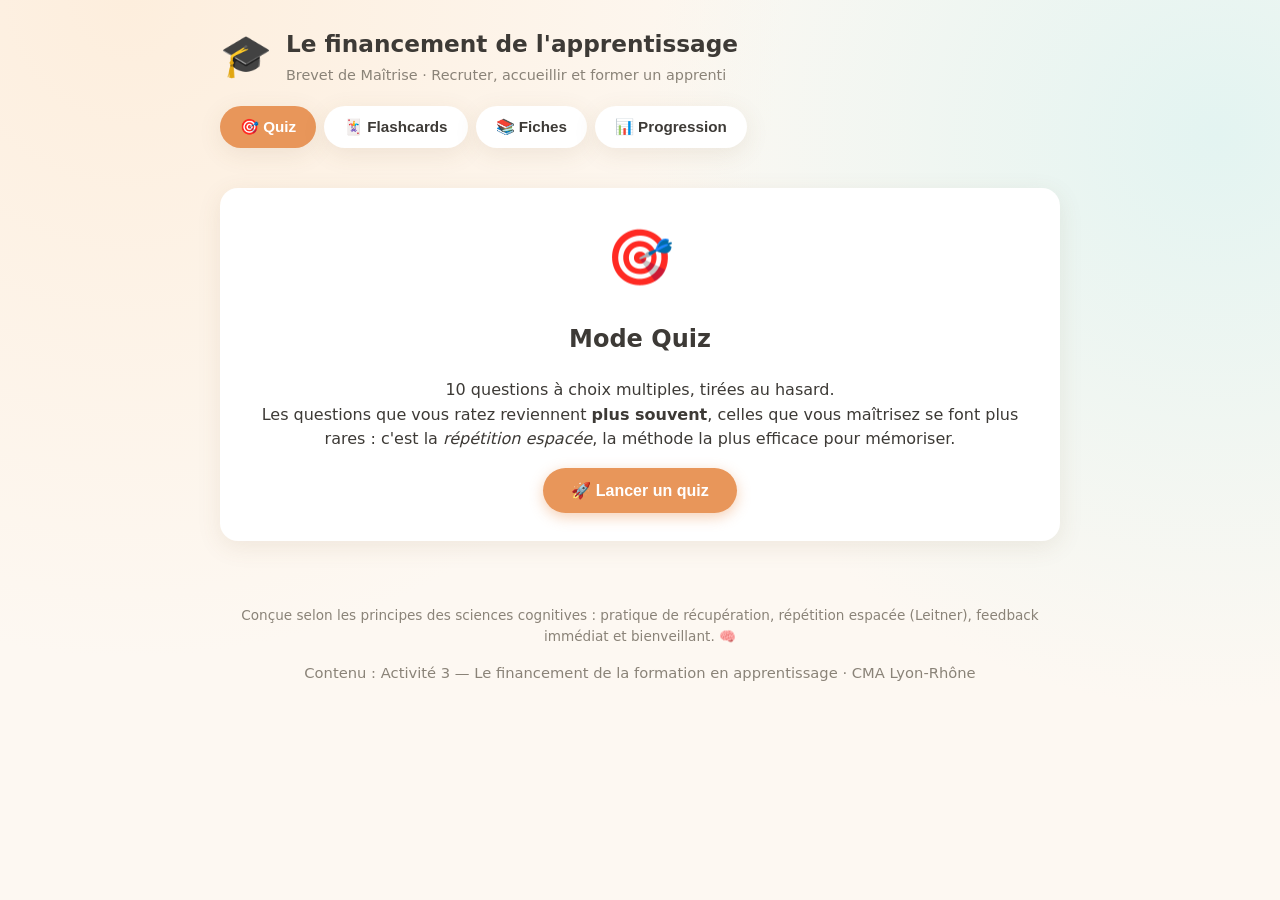
==== index.html @ 58bf4087 "Application web de révision : financement de la formation en apprentissage Quiz QCM, flashcards (boî" ====
<!DOCTYPE html>
<html lang="fr">
<head>
  <meta charset="UTF-8">
  <meta name="viewport" content="width=device-width, initial-scale=1.0">
  <title>🎓 Quiz Apprentissage · Le financement de la formation</title>
  <link rel="stylesheet" href="styles.css">
</head>
<body>

  <header class="topbar">
    <div class="brand">
      <span class="brand-emoji">🎓</span>
      <div>
        <h1>Le financement de l'apprentissage</h1>
        <p class="subtitle">Brevet de Maîtrise · Recruter, accueillir et former un apprenti</p>
      </div>
    </div>
    <nav class="tabs">
      <button class="tab" data-screen="screen-quiz">🎯 Quiz</button>
      <button class="tab" data-screen="screen-flash">🃏 Flashcards</button>
      <button class="tab" data-screen="screen-fiches">📚 Fiches</button>
      <button class="tab" data-screen="screen-progress">📊 Progression</button>
    </nav>
  </header>

  <main>

    <!-- ================= QUIZ ================= -->
    <section id="screen-quiz" class="screen">

      <div id="quiz-home" class="panel center">
        <div class="hero-emoji">🎯</div>
        <h2>Mode Quiz</h2>
        <p>10 questions à choix multiples, tirées au hasard.<br>
          Les questions que vous ratez reviennent <strong>plus souvent</strong>,
          celles que vous maîtrisez se font plus rares : c'est la
          <em>répétition espacée</em>, la méthode la plus efficace pour mémoriser.</p>
        <button id="btn-start-quiz" class="btn-primary">🚀 Lancer un quiz</button>
      </div>

      <div id="quiz-play" class="panel" hidden>
        <div class="quiz-meta">
          <span id="quiz-counter" class="pill">Question 1 / 10</span>
          <span id="quiz-theme" class="pill pill-theme"></span>
          <span id="quiz-score" class="pill pill-score">⭐ 0</span>
        </div>
        <div class="progressbar"><div id="quiz-progressbar-fill" class="progressbar-fill"></div></div>
        <h2 id="quiz-question" class="question"></h2>
        <div id="quiz-options" class="options"></div>
        <div id="quiz-feedback" class="feedback" hidden></div>
        <button id="btn-quiz-next" class="btn-primary" hidden>Question suivante ➜</button>
      </div>

      <div id="quiz-end" class="panel center" hidden>
        <div id="quiz-end-emoji" class="hero-emoji">🏆</div>
        <h2>Quiz terminé !</h2>
        <p class="bigscore" id="quiz-end-score">0 / 10</p>
        <p id="quiz-end-msg"></p>
        <div class="btn-row">
          <button id="btn-quiz-replay" class="btn-primary">🔁 Rejouer</button>
          <button id="btn-quiz-home" class="btn-ghost">Retour</button>
        </div>
      </div>

    </section>

    <!-- ================= FLASHCARDS ================= -->
    <section id="screen-flash" class="screen">

      <div id="flash-home" class="panel center">
        <div class="hero-emoji">🃏</div>
        <h2>Mode Flashcards</h2>
        <p>8 cartes recto-verso, façon <strong>boîtes de Leitner</strong> :
          lisez la question, cherchez la réponse de mémoire, puis retournez la carte.<br>
          Soyez honnête : une carte « à revoir » reviendra plus souvent !</p>
        <button id="btn-start-flash" class="btn-primary">🃏 Lancer une session</button>
      </div>

      <div id="flash-play" class="panel center" hidden>
        <div class="quiz-meta">
          <span id="flash-counter" class="pill">Carte 1 / 8</span>
          <span id="flash-box" class="pill pill-theme">Boîte 1</span>
        </div>
        <div id="flashcard" class="flashcard" title="Cliquez pour retourner la carte">
          <div class="flashcard-inner">
            <div class="flashcard-face flashcard-front">
              <span class="flash-hint">QUESTION · cliquez pour retourner</span>
              <p id="flash-recto"></p>
            </div>
            <div class="flashcard-face flashcard-back">
              <span class="flash-hint">RÉPONSE</span>
              <p id="flash-verso"></p>
            </div>
          </div>
        </div>
        <div class="btn-row">
          <button id="btn-flash-ko" class="btn-ko">❌ À revoir</button>
          <button id="btn-flash-ok" class="btn-ok">✅ Je savais</button>
        </div>
      </div>

      <div id="flash-end" class="panel center" hidden>
        <div class="hero-emoji">📦</div>
        <h2>Session terminée !</h2>
        <p class="bigscore" id="flash-end-score"></p>
        <p id="flash-end-msg"></p>
        <div class="btn-row">
          <button id="btn-flash-replay" class="btn-primary">🔁 Nouvelle session</button>
          <button id="btn-flash-home" class="btn-ghost">Retour</button>
        </div>
      </div>

    </section>

    <!-- ================= FICHES ================= -->
    <section id="screen-fiches" class="screen">
      <div class="panel">
        <h2>📚 Fiches de révision</h2>
        <p class="muted">Relisez, puis <strong>testez-vous</strong> : se tester est plus efficace que relire
          (60 % de rétention contre 40 %, expérience de Roediger &amp; Karpicke).</p>
      </div>
      <div id="fiches-list" class="fiches-grid"></div>
    </section>

    <!-- ================= PROGRESSION ================= -->
    <section id="screen-progress" class="screen">
      <div class="panel">
        <h2>📊 Ma progression</h2>
        <p class="muted">Sauvegardée automatiquement dans les cookies de votre navigateur.</p>

        <div class="stats-grid">
          <div class="stat"><span class="stat-value" id="stat-mastery">0 %</span><span class="stat-label">Maîtrise globale</span></div>
          <div class="stat"><span class="stat-value" id="stat-seen">0 / 0</span><span class="stat-label">Cartes &amp; questions vues</span></div>
          <div class="stat"><span class="stat-value" id="stat-rate">—</span><span class="stat-label">Taux de réussite</span></div>
          <div class="stat"><span class="stat-value" id="stat-streak">0</span><span class="stat-label">Meilleure série 🔥</span></div>
        </div>

        <h3>Maîtrise globale</h3>
        <div class="progressbar big"><div id="mastery-fill" class="progressbar-fill"></div></div>

        <h3>Boîtes de Leitner</h3>
        <p class="muted">Chaque bonne réponse fait monter d'une boîte ; une erreur ramène en boîte 1.
          Plus la boîte est basse, plus la question revient souvent.</p>
        <div id="boxes-chart" class="boxes-chart"></div>

        <button id="btn-reset" class="btn-danger">🗑️ Réinitialiser ma progression</button>
      </div>
    </section>

  </main>

  <footer>
    <p>Conçue selon les principes des sciences cognitives : pratique de récupération,
      répétition espacée (Leitner), feedback immédiat et bienveillant. 🧠</p>
    <p class="muted">Contenu : Activité 3 — Le financement de la formation en apprentissage · CMA Lyon-Rhône</p>
  </footer>

  <script src="data.js"></script>
  <script src="app.js"></script>
</body>
</html>
---- styles.css ----
/* ============================================================
   Quiz Apprentissage — thème clair, doux et ludique
   ============================================================ */

:root {
  --bg: #fdf8f2;
  --bg-soft: #faf1e6;
  --card: #ffffff;
  --ink: #3d3a36;
  --ink-soft: #8a8378;
  --primary: #e8965a;
  --primary-dark: #d97f3f;
  --accent: #4fb3a9;
  --good: #5cb85c;
  --good-bg: #e9f7e9;
  --bad: #e2716b;
  --bad-bg: #fdecea;
  --lilac: #b9a7e0;
  --shadow: 0 6px 24px rgba(120, 90, 50, 0.10);
  --radius: 18px;
}

* { box-sizing: border-box; }

body {
  margin: 0;
  font-family: "Segoe UI", system-ui, -apple-system, sans-serif;
  background:
    radial-gradient(circle at 10% 0%, #fdeedd 0%, transparent 45%),
    radial-gradient(circle at 95% 15%, #e3f4f1 0%, transparent 40%),
    var(--bg);
  color: var(--ink);
  min-height: 100vh;
  line-height: 1.55;
}

/* ---------- En-tête ---------- */
.topbar {
  max-width: 880px;
  margin: 0 auto;
  padding: 24px 20px 8px;
}

.brand { display: flex; align-items: center; gap: 14px; }
.brand-emoji { font-size: 2.6rem; }
.brand h1 { margin: 0; font-size: 1.45rem; }
.subtitle { margin: 2px 0 0; color: var(--ink-soft); font-size: 0.9rem; }

.tabs {
  display: flex;
  gap: 8px;
  margin-top: 18px;
  flex-wrap: wrap;
}

.tab {
  border: 2px solid transparent;
  background: var(--card);
  color: var(--ink);
  font-size: 0.95rem;
  font-weight: 600;
  padding: 10px 18px;
  border-radius: 999px;
  cursor: pointer;
  box-shadow: var(--shadow);
  transition: transform 0.15s, border-color 0.15s, background 0.15s;
}

.tab:hover { transform: translateY(-2px); }
.tab.active { background: var(--primary); color: #fff; }

/* ---------- Structure ---------- */
main { max-width: 880px; margin: 0 auto; padding: 16px 20px 40px; }
.screen { display: none; }
.screen.active { display: block; animation: fadein 0.3s ease; }

@keyframes fadein {
  from { opacity: 0; transform: translateY(8px); }
  to { opacity: 1; transform: none; }
}

.panel {
  background: var(--card);
  border-radius: var(--radius);
  box-shadow: var(--shadow);
  padding: 28px;
  margin-top: 16px;
}

.center { text-align: center; }
.hero-emoji { font-size: 3.4rem; }
.muted { color: var(--ink-soft); font-size: 0.92rem; }
.bigscore { font-size: 2.4rem; font-weight: 800; margin: 8px 0; color: var(--primary-dark); }

/* ---------- Boutons ---------- */
.btn-primary, .btn-ghost, .btn-ok, .btn-ko, .btn-danger {
  font-size: 1rem;
  font-weight: 700;
  border: none;
  border-radius: 999px;
  padding: 13px 28px;
  cursor: pointer;
  transition: transform 0.12s, box-shadow 0.12s, background 0.12s;
}

.btn-primary { background: var(--primary); color: #fff; box-shadow: 0 4px 14px rgba(232, 150, 90, 0.45); }
.btn-primary:hover { background: var(--primary-dark); transform: translateY(-2px); }

.btn-ghost { background: var(--bg-soft); color: var(--ink); }
.btn-ghost:hover { transform: translateY(-2px); }

.btn-ok { background: var(--good); color: #fff; }
.btn-ko { background: var(--bad); color: #fff; }
.btn-ok:hover, .btn-ko:hover { transform: translateY(-2px); }

.btn-danger {
  background: transparent;
  color: var(--bad);
  border: 2px solid var(--bad);
  margin-top: 20px;
}
.btn-danger:hover { background: var(--bad-bg); }

.btn-row { display: flex; gap: 12px; justify-content: center; margin-top: 18px; flex-wrap: wrap; }

/* ---------- Quiz ---------- */
.quiz-meta { display: flex; gap: 8px; flex-wrap: wrap; margin-bottom: 12px; }

.pill {
  background: var(--bg-soft);
  border-radius: 999px;
  padding: 5px 14px;
  font-size: 0.85rem;
  font-weight: 600;
  color: var(--ink-soft);
}
.pill-theme { background: #e3f4f1; color: #2e7d74; }
.pill-score { background: #fdeedd; color: var(--primary-dark); margin-left: auto; }

.progressbar {
  height: 8px;
  background: var(--bg-soft);
  border-radius: 999px;
  overflow: hidden;
  margin-bottom: 18px;
}
.progressbar.big { height: 16px; margin: 10px 0 24px; }
.progressbar-fill {
  height: 100%;
  width: 0;
  background: linear-gradient(90deg, var(--accent), var(--primary));
  border-radius: 999px;
  transition: width 0.4s ease;
}

.question { font-size: 1.25rem; margin: 6px 0 18px; }

.options { display: grid; gap: 10px; }

.option {
  text-align: left;
  font-size: 1rem;
  background: var(--bg-soft);
  border: 2px solid transparent;
  border-radius: 14px;
  padding: 14px 18px;
  cursor: pointer;
  transition: transform 0.12s, border-color 0.12s, background 0.12s;
}
.option:hover:not(:disabled) { border-color: var(--primary); transform: translateX(4px); }
.option:disabled { cursor: default; opacity: 0.85; }
.option.correct { background: var(--good-bg); border-color: var(--good); font-weight: 700; opacity: 1; }
.option.wrong { background: var(--bad-bg); border-color: var(--bad); animation: shake 0.35s; }

@keyframes shake {
  0%, 100% { transform: translateX(0); }
  25% { transform: translateX(-5px); }
  75% { transform: translateX(5px); }
}

.feedback {
  margin: 18px 0;
  padding: 14px 18px;
  border-radius: 14px;
  font-size: 0.97rem;
  animation: fadein 0.25s ease;
}
.feedback.good { background: var(--good-bg); border-left: 5px solid var(--good); }
.feedback.bad { background: var(--bad-bg); border-left: 5px solid var(--bad); }

/* ---------- Flashcards ---------- */
.flashcard {
  perspective: 1200px;
  max-width: 540px;
  height: 280px;
  margin: 18px auto;
  cursor: pointer;
}

.flashcard-inner {
  position: relative;
  width: 100%;
  height: 100%;
  transform-style: preserve-3d;
  transition: transform 0.55s cubic-bezier(0.4, 0.1, 0.2, 1);
}

.flashcard.flipped .flashcard-inner { transform: rotateY(180deg); }

.flashcard-face {
  position: absolute;
  inset: 0;
  backface-visibility: hidden;
  -webkit-backface-visibility: hidden;
  border-radius: var(--radius);
  display: flex;
  flex-direction: column;
  align-items: center;
  justify-content: center;
  padding: 26px;
  font-size: 1.08rem;
  font-weight: 600;
  box-shadow: var(--shadow);
}

.flashcard-front { background: linear-gradient(135deg, #fdeedd, #fff); border: 2px solid #f3d9bd; }
.flashcard-back { background: linear-gradient(135deg, #e3f4f1, #fff); border: 2px solid #bfe4df; transform: rotateY(180deg); }

.flash-hint {
  position: absolute;
  top: 14px;
  font-size: 0.7rem;
  letter-spacing: 0.1em;
  color: var(--ink-soft);
  font-weight: 700;
}

/* ---------- Fiches ---------- */
.fiches-grid { display: grid; gap: 16px; margin-top: 16px; grid-template-columns: repeat(auto-fit, minmax(330px, 1fr)); }

.fiche {
  background: var(--card);
  border-radius: var(--radius);
  box-shadow: var(--shadow);
  padding: 24px;
  border-top: 6px solid var(--primary);
}
.fiche h3 { margin: 0 0 12px; font-size: 1.12rem; }
.fiche h4 { margin: 12px 0 2px; font-size: 0.98rem; color: var(--primary-dark); }
.fiche p { margin: 2px 0 8px; font-size: 0.94rem; }

.fiche-peach { border-top-color: #e8965a; }
.fiche-mint  { border-top-color: #4fb3a9; }
.fiche-sky   { border-top-color: #6aaedb; }
.fiche-lilac { border-top-color: #b9a7e0; }
.fiche-sand  { border-top-color: #d4b483; grid-column: 1 / -1; }
.fiche-rose  { border-top-color: #e58fae; }

.fiche-mint h4 { color: #2e7d74; }
.fiche-sky h4 { color: #3a7ca8; }
.fiche-lilac h4 { color: #7a62b3; }
.fiche-sand h4 { color: #a0793f; }
.fiche-rose h4 { color: #c25579; }

.table-scroll { overflow-x: auto; }
table { border-collapse: collapse; width: 100%; font-size: 0.88rem; }
th, td { padding: 9px 12px; text-align: left; white-space: nowrap; }
thead th { background: var(--bg-soft); }
tbody tr:nth-child(even) { background: #fbf6ef; }
tbody tr:hover { background: #fdeedd; }

/* ---------- Progression ---------- */
.stats-grid {
  display: grid;
  grid-template-columns: repeat(auto-fit, minmax(150px, 1fr));
  gap: 12px;
  margin: 20px 0;
}

.stat {
  background: var(--bg-soft);
  border-radius: 14px;
  padding: 16px;
  text-align: center;
  display: flex;
  flex-direction: column;
}
.stat-value { font-size: 1.7rem; font-weight: 800; color: var(--primary-dark); }
.stat-label { font-size: 0.82rem; color: var(--ink-soft); }

.boxes-chart { display: grid; gap: 8px; margin: 14px 0; }

.box-row {
  display: grid;
  grid-template-columns: 190px 1fr 36px;
  align-items: center;
  gap: 10px;
  font-size: 0.88rem;
}

.box-label { color: var(--ink-soft); font-weight: 600; }
.box-bar { background: var(--bg-soft); border-radius: 999px; height: 14px; overflow: hidden; }
.box-bar-fill { display: block; height: 100%; border-radius: 999px; transition: width 0.4s; }
.box-count { text-align: right; font-weight: 700; }

.box-b0 { background: #d8d2c8; }
.box-b1 { background: var(--bad); }
.box-b2 { background: #eda66a; }
.box-b3 { background: #e8c95a; }
.box-b4 { background: #9cc96b; }
.box-b5 { background: var(--good); }

/* ---------- Pied de page ---------- */
footer {
  max-width: 880px;
  margin: 0 auto;
  padding: 10px 20px 36px;
  text-align: center;
  color: var(--ink-soft);
  font-size: 0.85rem;
}

/* ---------- Mobile ---------- */
@media (max-width: 560px) {
  .brand h1 { font-size: 1.15rem; }
  .panel { padding: 20px; }
  .box-row { grid-template-columns: 120px 1fr 30px; }
  .flashcard { height: 320px; }
}
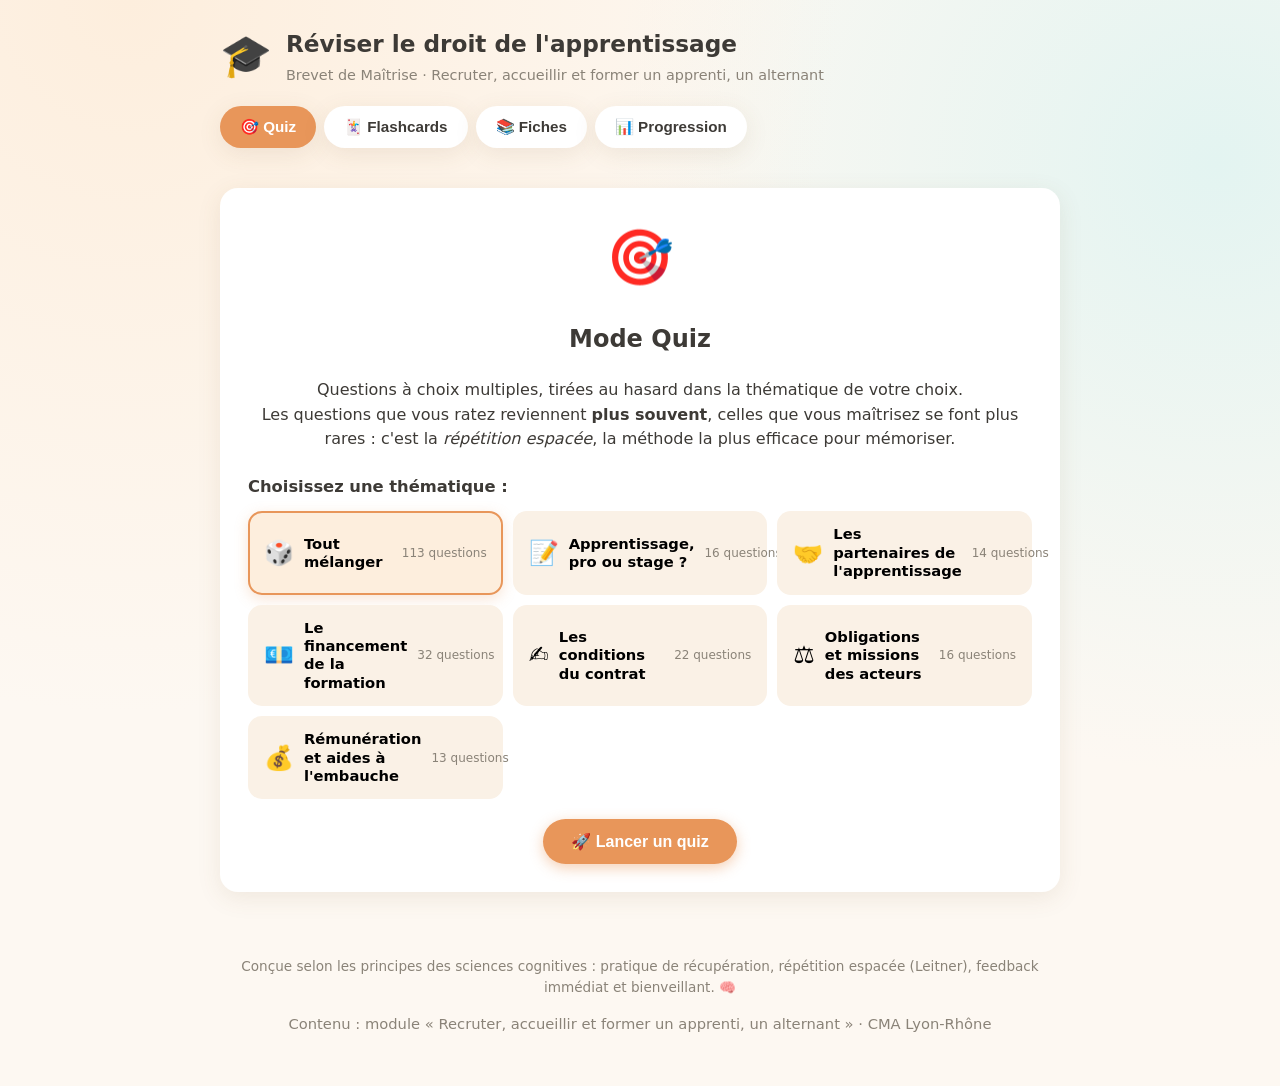
==== commit ecbcd00d: "v2 : 6 thématiques choisissables couvrant tout le module BM Architecture modulaire (un fichier de do" ====
--- a/index.html
+++ b/index.html
@@ -3,7 +3,7 @@
 <head>
   <meta charset="UTF-8">
   <meta name="viewport" content="width=device-width, initial-scale=1.0">
-  <title>🎓 Quiz Apprentissage · Le financement de la formation</title>
+  <title>🎓 Quiz Apprentissage · Brevet de Maîtrise</title>
   <link rel="stylesheet" href="styles.css">
 </head>
 <body>
@@ -12,8 +12,8 @@
     <div class="brand">
       <span class="brand-emoji">🎓</span>
       <div>
-        <h1>Le financement de l'apprentissage</h1>
-        <p class="subtitle">Brevet de Maîtrise · Recruter, accueillir et former un apprenti</p>
+        <h1>Réviser le droit de l'apprentissage</h1>
+        <p class="subtitle">Brevet de Maîtrise · Recruter, accueillir et former un apprenti, un alternant</p>
       </div>
     </div>
     <nav class="tabs">
@@ -29,14 +29,20 @@
     <!-- ================= QUIZ ================= -->
     <section id="screen-quiz" class="screen">
 
-      <div id="quiz-home" class="panel center">
-        <div class="hero-emoji">🎯</div>
-        <h2>Mode Quiz</h2>
-        <p>10 questions à choix multiples, tirées au hasard.<br>
-          Les questions que vous ratez reviennent <strong>plus souvent</strong>,
-          celles que vous maîtrisez se font plus rares : c'est la
-          <em>répétition espacée</em>, la méthode la plus efficace pour mémoriser.</p>
-        <button id="btn-start-quiz" class="btn-primary">🚀 Lancer un quiz</button>
+      <div id="quiz-home" class="panel">
+        <div class="center">
+          <div class="hero-emoji">🎯</div>
+          <h2>Mode Quiz</h2>
+          <p>Questions à choix multiples, tirées au hasard dans la thématique de votre choix.<br>
+            Les questions que vous ratez reviennent <strong>plus souvent</strong>,
+            celles que vous maîtrisez se font plus rares : c'est la
+            <em>répétition espacée</em>, la méthode la plus efficace pour mémoriser.</p>
+        </div>
+        <h3 class="choose-title">Choisissez une thématique :</h3>
+        <div id="quiz-themes" class="theme-grid"></div>
+        <div class="center">
+          <button id="btn-start-quiz" class="btn-primary">🚀 Lancer un quiz</button>
+        </div>
       </div>
 
       <div id="quiz-play" class="panel" hidden>
@@ -59,7 +65,7 @@
         <p id="quiz-end-msg"></p>
         <div class="btn-row">
           <button id="btn-quiz-replay" class="btn-primary">🔁 Rejouer</button>
-          <button id="btn-quiz-home" class="btn-ghost">Retour</button>
+          <button id="btn-quiz-home" class="btn-ghost">Changer de thématique</button>
         </div>
       </div>
 
@@ -68,13 +74,19 @@
     <!-- ================= FLASHCARDS ================= -->
     <section id="screen-flash" class="screen">
 
-      <div id="flash-home" class="panel center">
-        <div class="hero-emoji">🃏</div>
-        <h2>Mode Flashcards</h2>
-        <p>8 cartes recto-verso, façon <strong>boîtes de Leitner</strong> :
-          lisez la question, cherchez la réponse de mémoire, puis retournez la carte.<br>
-          Soyez honnête : une carte « à revoir » reviendra plus souvent !</p>
-        <button id="btn-start-flash" class="btn-primary">🃏 Lancer une session</button>
+      <div id="flash-home" class="panel">
+        <div class="center">
+          <div class="hero-emoji">🃏</div>
+          <h2>Mode Flashcards</h2>
+          <p>Cartes recto-verso, façon <strong>boîtes de Leitner</strong> :
+            lisez la question, cherchez la réponse de mémoire, puis retournez la carte.<br>
+            Soyez honnête : une carte « à revoir » reviendra plus souvent !</p>
+        </div>
+        <h3 class="choose-title">Choisissez une thématique :</h3>
+        <div id="flash-themes" class="theme-grid"></div>
+        <div class="center">
+          <button id="btn-start-flash" class="btn-primary">🃏 Lancer une session</button>
+        </div>
       </div>
 
       <div id="flash-play" class="panel center" hidden>
@@ -107,7 +119,7 @@
         <p id="flash-end-msg"></p>
         <div class="btn-row">
           <button id="btn-flash-replay" class="btn-primary">🔁 Nouvelle session</button>
-          <button id="btn-flash-home" class="btn-ghost">Retour</button>
+          <button id="btn-flash-home" class="btn-ghost">Changer de thématique</button>
         </div>
       </div>
 
@@ -119,6 +131,7 @@
         <h2>📚 Fiches de révision</h2>
         <p class="muted">Relisez, puis <strong>testez-vous</strong> : se tester est plus efficace que relire
           (60 % de rétention contre 40 %, expérience de Roediger &amp; Karpicke).</p>
+        <div id="fiches-themes" class="theme-grid"></div>
       </div>
       <div id="fiches-list" class="fiches-grid"></div>
     </section>
@@ -139,6 +152,9 @@
         <h3>Maîtrise globale</h3>
         <div class="progressbar big"><div id="mastery-fill" class="progressbar-fill"></div></div>
 
+        <h3>Maîtrise par thématique</h3>
+        <div id="modules-mastery" class="boxes-chart"></div>
+
         <h3>Boîtes de Leitner</h3>
         <p class="muted">Chaque bonne réponse fait monter d'une boîte ; une erreur ramène en boîte 1.
           Plus la boîte est basse, plus la question revient souvent.</p>
@@ -153,10 +169,15 @@
   <footer>
     <p>Conçue selon les principes des sciences cognitives : pratique de récupération,
       répétition espacée (Leitner), feedback immédiat et bienveillant. 🧠</p>
-    <p class="muted">Contenu : Activité 3 — Le financement de la formation en apprentissage · CMA Lyon-Rhône</p>
+    <p class="muted">Contenu : module « Recruter, accueillir et former un apprenti, un alternant » · CMA Lyon-Rhône</p>
   </footer>
 
-  <script src="data.js"></script>
+  <script src="data/module1-contrats.js"></script>
+  <script src="data/module2-partenaires.js"></script>
+  <script src="data/module3-financement.js"></script>
+  <script src="data/module4-conditions.js"></script>
+  <script src="data/module5-obligations.js"></script>
+  <script src="data/module6-remuneration.js"></script>
   <script src="app.js"></script>
 </body>
 </html>
--- a/styles.css
+++ b/styles.css
@@ -123,6 +123,54 @@
 
 .btn-row { display: flex; gap: 12px; justify-content: center; margin-top: 18px; flex-wrap: wrap; }
 
+/* ---------- Sélecteur de thématiques ---------- */
+.choose-title { margin: 22px 0 10px; font-size: 1.02rem; }
+
+.theme-grid {
+  display: grid;
+  grid-template-columns: repeat(auto-fill, minmax(230px, 1fr));
+  gap: 10px;
+  margin: 12px 0 20px;
+}
+
+.theme-chip {
+  display: flex;
+  align-items: center;
+  gap: 10px;
+  text-align: left;
+  background: var(--bg-soft);
+  border: 2px solid transparent;
+  border-radius: 14px;
+  padding: 12px 14px;
+  cursor: pointer;
+  font-family: inherit;
+  font-size: 0.92rem;
+  transition: transform 0.12s, border-color 0.12s, background 0.12s;
+}
+
+.theme-chip:hover { transform: translateY(-2px); border-color: var(--primary); }
+
+.theme-chip.selected {
+  background: #fdeedd;
+  border-color: var(--primary);
+  box-shadow: 0 4px 14px rgba(232, 150, 90, 0.25);
+}
+
+.chip-emoji { font-size: 1.5rem; }
+.chip-label { font-weight: 700; flex: 1; line-height: 1.25; }
+.chip-count { font-size: 0.75rem; color: var(--ink-soft); white-space: nowrap; }
+
+.module-header {
+  grid-column: 1 / -1;
+  margin: 18px 0 0;
+  font-size: 1.15rem;
+  color: var(--primary-dark);
+  border-bottom: 2px dashed #f3d9bd;
+  padding-bottom: 6px;
+}
+
+.module-fill { background: linear-gradient(90deg, var(--accent), var(--primary)); }
+
 /* ---------- Quiz ---------- */
 .quiz-meta { display: flex; gap: 8px; flex-wrap: wrap; margin-bottom: 12px; }
 
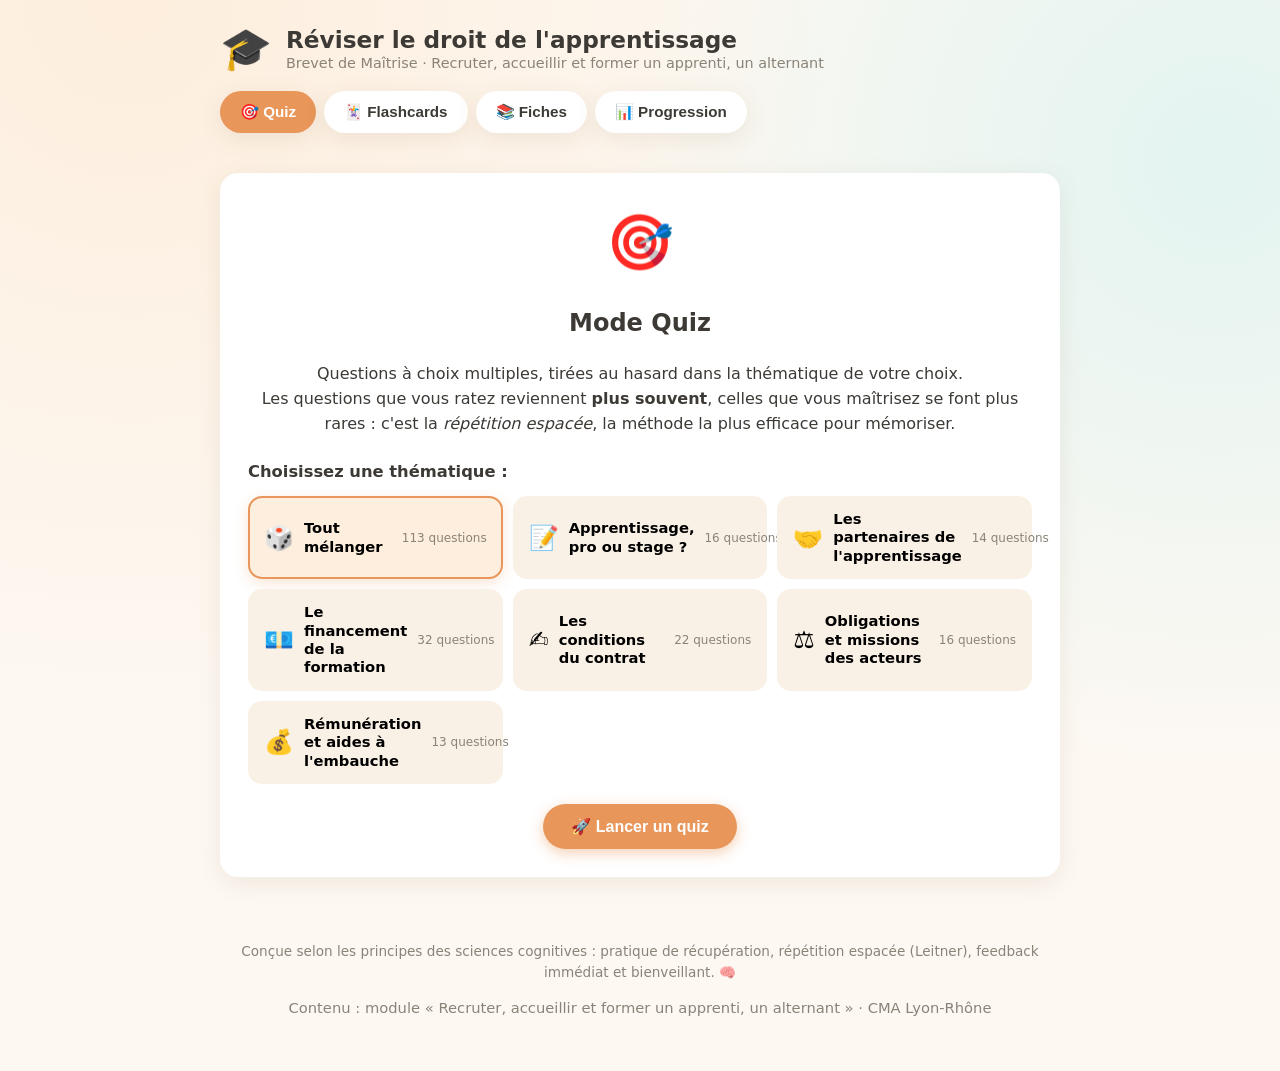
==== commit 0c33c0e7: "Navigation par hash, retour accueil et bouton reprendre Chaque onglet a une ancre (#quiz, #cartes, #" ====
--- a/index.html
+++ b/index.html
@@ -9,13 +9,13 @@
 <body>
 
   <header class="topbar">
-    <div class="brand">
+    <button id="btn-brand-home" class="brand" title="Retour à l'accueil">
       <span class="brand-emoji">🎓</span>
       <div>
         <h1>Réviser le droit de l'apprentissage</h1>
         <p class="subtitle">Brevet de Maîtrise · Recruter, accueillir et former un apprenti, un alternant</p>
       </div>
-    </div>
+    </button>
     <nav class="tabs">
       <button class="tab" data-screen="screen-quiz">🎯 Quiz</button>
       <button class="tab" data-screen="screen-flash">🃏 Flashcards</button>
@@ -40,13 +40,15 @@
         </div>
         <h3 class="choose-title">Choisissez une thématique :</h3>
         <div id="quiz-themes" class="theme-grid"></div>
-        <div class="center">
+        <div class="center btn-row">
           <button id="btn-start-quiz" class="btn-primary">🚀 Lancer un quiz</button>
+          <button id="btn-resume-quiz" class="btn-ghost" hidden>▶️ Reprendre le quiz en cours</button>
         </div>
       </div>
 
       <div id="quiz-play" class="panel" hidden>
         <div class="quiz-meta">
+          <button id="btn-quiz-quit" class="btn-mini" title="Revenir à l'accueil sans perdre la partie">🏠 Accueil</button>
           <span id="quiz-counter" class="pill">Question 1 / 10</span>
           <span id="quiz-theme" class="pill pill-theme"></span>
           <span id="quiz-score" class="pill pill-score">⭐ 0</span>
@@ -84,13 +86,15 @@
         </div>
         <h3 class="choose-title">Choisissez une thématique :</h3>
         <div id="flash-themes" class="theme-grid"></div>
-        <div class="center">
+        <div class="center btn-row">
           <button id="btn-start-flash" class="btn-primary">🃏 Lancer une session</button>
+          <button id="btn-resume-flash" class="btn-ghost" hidden>▶️ Reprendre la session</button>
         </div>
       </div>
 
       <div id="flash-play" class="panel center" hidden>
         <div class="quiz-meta">
+          <button id="btn-flash-quit" class="btn-mini" title="Revenir à l'accueil sans perdre la session">🏠 Accueil</button>
           <span id="flash-counter" class="pill">Carte 1 / 8</span>
           <span id="flash-box" class="pill pill-theme">Boîte 1</span>
         </div>
@@ -172,12 +176,13 @@
     <p class="muted">Contenu : module « Recruter, accueillir et former un apprenti, un alternant » · CMA Lyon-Rhône</p>
   </footer>
 
-  <script src="data/module1-contrats.js"></script>
-  <script src="data/module2-partenaires.js"></script>
-  <script src="data/module3-financement.js"></script>
-  <script src="data/module4-conditions.js"></script>
-  <script src="data/module5-obligations.js"></script>
-  <script src="data/module6-remuneration.js"></script>
-  <script src="app.js"></script>
+  <script>window.DATA_ERRORS = [];</script>
+  <script src="data/module1-contrats.js" onerror="DATA_ERRORS.push(this.getAttribute('src'))"></script>
+  <script src="data/module2-partenaires.js" onerror="DATA_ERRORS.push(this.getAttribute('src'))"></script>
+  <script src="data/module3-financement.js" onerror="DATA_ERRORS.push(this.getAttribute('src'))"></script>
+  <script src="data/module4-conditions.js" onerror="DATA_ERRORS.push(this.getAttribute('src'))"></script>
+  <script src="data/module5-obligations.js" onerror="DATA_ERRORS.push(this.getAttribute('src'))"></script>
+  <script src="data/module6-remuneration.js" onerror="DATA_ERRORS.push(this.getAttribute('src'))"></script>
+  <script src="app.js" onerror="DATA_ERRORS.push(this.getAttribute('src'))"></script>
 </body>
 </html>
--- a/styles.css
+++ b/styles.css
@@ -41,7 +41,32 @@
   padding: 24px 20px 8px;
 }
 
-.brand { display: flex; align-items: center; gap: 14px; }
+.brand {
+  display: flex;
+  align-items: center;
+  gap: 14px;
+  background: none;
+  border: none;
+  padding: 0;
+  font-family: inherit;
+  text-align: left;
+  color: inherit;
+  cursor: pointer;
+}
+.brand:hover h1 { color: var(--primary-dark); }
+
+.btn-mini {
+  font-size: 0.8rem;
+  font-weight: 700;
+  background: var(--bg-soft);
+  color: var(--ink-soft);
+  border: none;
+  border-radius: 999px;
+  padding: 5px 12px;
+  cursor: pointer;
+  transition: background 0.12s, color 0.12s;
+}
+.btn-mini:hover { background: #fdeedd; color: var(--primary-dark); }
 .brand-emoji { font-size: 2.6rem; }
 .brand h1 { margin: 0; font-size: 1.45rem; }
 .subtitle { margin: 2px 0 0; color: var(--ink-soft); font-size: 0.9rem; }
@@ -122,6 +147,18 @@
 .btn-danger:hover { background: var(--bad-bg); }
 
 .btn-row { display: flex; gap: 12px; justify-content: center; margin-top: 18px; flex-wrap: wrap; }
+
+/* ---------- Alerte fichiers de données manquants ---------- */
+.data-error {
+  border-left: 6px solid var(--bad);
+  background: var(--bad-bg);
+}
+.data-error code {
+  background: #fff;
+  padding: 2px 6px;
+  border-radius: 6px;
+  font-size: 0.88em;
+}
 
 /* ---------- Sélecteur de thématiques ---------- */
 .choose-title { margin: 22px 0 10px; font-size: 1.02rem; }
